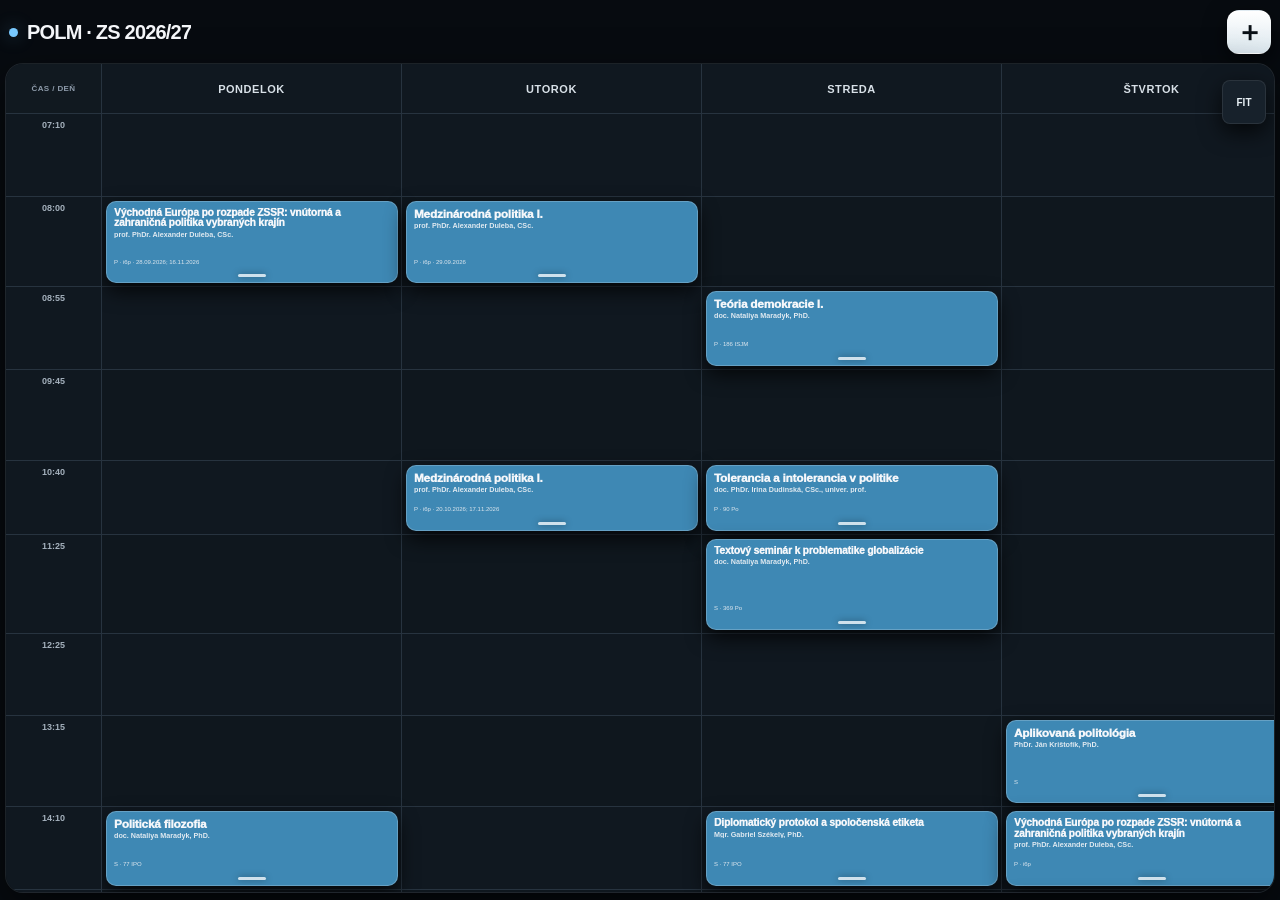
==== index.html @ 1a68485a "Move FIT into timetable viewport" ====
<!doctype html><html lang="sk"><head><meta charset="utf-8"><meta name="viewport" content="width=device-width, initial-scale=1.0, maximum-scale=10, user-scalable=yes, viewport-fit=cover"><meta name="theme-color" content="#080b10"><link rel="stylesheet" href="style.css?v=20260917-1"><link rel="stylesheet" href="ui-tweaks.css?v=20260917-1"></head><body><div class="app"><header class="top"><div class="brand"><i class="dot"></i><div class="title" id="title">POLM · ZS 2026/27</div></div><div class="topActions"><button class="add" id="add" aria-label="Pridať">＋</button></div></header><main class="board" id="board"><div class="fitDock"><button class="zoomBtn fitBtn" id="zoomFit" aria-label="Celý rozvrh">FIT</button></div><div class="grid" id="grid"></div></main></div><div class="modal" id="modal"><section class="sheet" id="sheet"><div class="grabhit" id="grab"><i class="grab"></i></div><div class="badge" id="badge">NOVÁ HODINA</div><h2 id="mt">Pridať hodinu</h2><div class="form"><div class="field full"><label>Predmet</label><input id="name" autocomplete="off"></div><div class="field"><label>Deň</label><select id="day"><option value="0">Pondelok</option><option value="1">Utorok</option><option value="2">Streda</option><option value="3">Štvrtok</option><option value="4">Piatok</option></select></div><div class="field"><label>Začiatok</label><select id="start"></select></div><div class="field"><label>Koniec</label><select id="end"></select></div><div class="field"><label>P/S</label><input id="format"></div><div class="field"><label>Miestnosť</label><input id="room"></div><div class="field full"><label>Vyučujúci</label><input id="teacher"></div><div class="field"><label>Dátumy</label><input id="date"></div><div class="field"><label>Farba</label><input id="color" type="color" value="#3e88b4" class="colorInput"></div><div class="field full"><label>Moja poznámka</label><textarea id="note"></textarea></div><div class="field full"><label>Osobné označenie</label><label class="check"><input type="checkbox" id="cancelled"> Túto hodinu tento týždeň nemám</label></div></div><div class="actions"><button class="cancel" id="cancel">Zrušiť</button><button class="copy" id="copy">Kopírovať</button><button class="delete" id="del">Vymazať</button><button class="save" id="save">Uložiť</button></div></section></div><div class="modal titleModal" id="tm"><section class="sheet" id="ts"><div class="grabhit" id="tgrab"><i class="grab"></i></div><div class="badge">NASTAVENIE</div><h2>Názov rozvrhu</h2><div class="form"><div class="field full"><label>Názov</label><input id="titleInput" autocomplete="off"></div></div><div class="actions"><button class="cancel" id="tcancel">Zrušiť</button><button class="save" id="tsave">Uložiť</button></div></section></div><script src="data.js?v=20260916-7"></script><script src="app.js?v=20260917-2"></script></body></html>
---- style.css ----
*{box-sizing:border-box}html,body{margin:0;width:100%;height:100%;background:#070b10;color:#f5f7fa;font:15px -apple-system,BlinkMacSystemFont,"SF Pro Display","Segoe UI",sans-serif}html{touch-action:auto}body{overflow:hidden;-webkit-tap-highlight-color:transparent;overscroll-behavior:none;touch-action:auto}.app{height:100dvh;padding:7px 5px calc(7px + env(safe-area-inset-bottom));display:flex;flex-direction:column;gap:6px}.top{height:50px;display:flex;align-items:center;justify-content:space-between;padding:0 4px;flex:none;min-width:0}.brand{display:flex;align-items:center;gap:9px;min-width:0;flex:1}.dot{width:9px;height:9px;border-radius:50%;background:#79caff;box-shadow:0 0 18px #79caff66;flex:none}.title{font-size:20px;font-weight:900;letter-spacing:-.04em;white-space:nowrap;overflow:hidden;text-overflow:ellipsis;cursor:pointer}.topActions{display:flex;align-items:center;gap:4px;flex:none}.zoomBtn{min-width:32px;width:32px;height:34px;border:1px solid #ffffff15;border-radius:8px;background:#17212b;color:#eaf2f7;font:800 14px -apple-system,BlinkMacSystemFont,"SF Pro Display","Segoe UI",sans-serif;padding:0}.zoomBtn:not(.fitBtn){display:none}.zoomBtn.fitBtn{width:44px;height:44px;font-size:10px}.add{width:44px;height:44px;border:1px solid #ffffff18;border-radius:12px;background:linear-gradient(#fff,#dce8ef);color:#0a1016;font-size:27px;font-weight:850;box-shadow:0 8px 22px #0009;flex:none}.board{flex:1;min-height:0;min-width:0;overflow:scroll;border:1px solid #ffffff12;border-radius:18px;background:#0b1117;box-shadow:0 18px 45px #0009;-webkit-overflow-scrolling:touch;overscroll-behavior:contain;touch-action:auto}.board::-webkit-scrollbar{display:none}.grid{position:relative;background:linear-gradient(180deg,#0f161d,#0b1117);touch-action:auto;user-select:none;-webkit-user-select:none}.corner,.time,.day,.cell{position:absolute}.corner{left:0;top:0;display:flex;align-items:center;justify-content:center;color:#8e9baa;font-size:8px;font-weight:900;letter-spacing:.05em;background:#111920;border-right:1px solid #27333f;border-bottom:1px solid #27333f;z-index:30}.time{left:0;display:flex;align-items:flex-start;justify-content:center;padding-top:11px;color:#a4b0bc;font-size:10px;font-weight:850;background:#101820;border-right:1px solid #27333f;border-bottom:1px solid #27333f;z-index:25}.day{top:0;display:flex;align-items:center;justify-content:center;color:#d8e0e7;font-size:10px;font-weight:900;letter-spacing:.05em;background:#101820;border-right:1px solid #27333f;border-bottom:1px solid #27333f;z-index:26}.cell{border-right:1px solid #27333f;border-bottom:1px solid #27333f;background:#101820;pointer-events:none}.cell.alt{background:#0f171e}.event{position:absolute;z-index:10;min-width:72px;min-height:0;padding:7px 8px 18px;border-radius:10px;border:1px solid #ffffff35;box-shadow:0 8px 20px #000b;overflow:hidden;user-select:none;-webkit-user-select:none;touch-action:auto;cursor:grab;will-change:left,top,height,background;transition:box-shadow .12s,outline .12s}.event.dragging,.event.resizing{touch-action:none;z-index:100;box-shadow:0 20px 40px #000d;transition:none}.mine{border-color:#ffffff35}.conflict{outline:3px solid #ff536d;box-shadow:0 0 0 5px #ff536d25,0 18px 42px #000d}.cancelled{filter:saturate(.45);opacity:.52}.cancelled:after{content:"";position:absolute;inset:7px;border-radius:7px;background:linear-gradient(135deg,transparent 47%,#ff5b6f 48%,#ff5b6f 52%,transparent 53%),linear-gradient(45deg,transparent 47%,#ff5b6f 48%,#ff5b6f 52%,transparent 53%);pointer-events:none}.content{height:100%;min-width:0;display:flex;flex-direction:column;gap:2px;overflow:hidden}.name{font-size:15.5px;font-weight:950;line-height:1.03;letter-spacing:-.024em;overflow-wrap:anywhere;word-break:break-word;display:block;-webkit-font-smoothing:antialiased;text-rendering:optimizeLegibility}.name.long{font-size:12.2px;line-height:1.01}.teacher{color:#e1eaf1;font-size:9.1px;font-weight:650;line-height:1.04;display:-webkit-box;-webkit-box-orient:vertical;-webkit-line-clamp:3;overflow:hidden;overflow-wrap:anywhere;word-break:break-word;-webkit-font-smoothing:antialiased}.info{margin-top:auto;color:#e0e8ef;font-size:7.4px;line-height:1.04;white-space:normal;overflow:hidden;text-overflow:ellipsis;max-height:17px;padding-right:3px;-webkit-font-smoothing:antialiased}.compact .name{font-size:13.2px}.compact .name.long{font-size:11.2px}.compact .teacher{font-size:8.3px;-webkit-line-clamp:2}.compact .info{font-size:6.9px}.cancelLabel{position:absolute;right:7px;top:5px;font-size:18px;font-weight:950;color:#ff7180}.conflictBadge{position:absolute;left:7px;bottom:24px;font-size:6.2px;font-weight:950;padding:3px 5px;border-radius:5px;background:#ff536d;color:#19070b}.moveZone{position:absolute;inset:0 0 18px 0;z-index:70;touch-action:auto}.hy{position:absolute;left:0;right:0;bottom:0;height:18px;z-index:100;touch-action:none;cursor:ns-resize;background:transparent}.hy i{position:absolute;left:50%;bottom:5px;width:28px;height:3px;border-radius:3px;background:#ffffffbf;transform:translateX(-50%);box-shadow:0 0 7px #0006}.modal{display:none;position:fixed;inset:0;background:#000c;align-items:flex-end;justify-content:center;z-index:300}.modal.open{display:flex}.sheet{width:100%;max-height:92dvh;overflow:auto;background:linear-gradient(#17212c,#0e151d);border:1px solid #ffffff16;border-bottom:0;border-radius:20px 20px 0 0;padding:0 16px calc(18px + env(safe-area-inset-bottom));box-shadow:0 -20px 70px #000d;transform:translateY(0);transition:transform .18s;overscroll-behavior:contain}.sheet.drag{transition:none}.grabhit{height:48px;margin:0 -16px;display:flex;align-items:center;justify-content:center;touch-action:none}.grab{width:46px;height:5px;border-radius:5px;background:#ffffff72}.badge{display:inline-block;padding:4px 7px;border-radius:7px;background:#ffffff10;color:#b9c9d8;font-size:8px;font-weight:900;margin:0 0 7px}.sheet h2{font-size:22px;margin:0 0 12px;letter-spacing:-.04em}.form{display:grid;grid-template-columns:1fr 1fr;gap:9px}.full{grid-column:1/-1}.field label{display:block;font-size:10px;font-weight:750;color:#8997a7;margin:0 0 5px}.field input,.field select,.field textarea{width:100%;min-height:46px;border:1px solid #ffffff15;border-radius:10px;background:#090e14;color:#f5f7fa;padding:10px;font:inherit;font-size:16px;outline:none}.field textarea{min-height:78px;resize:none}.colorInput{padding:5px!important;min-height:46px!important}.check{display:flex;align-items:center;gap:9px;min-height:46px;padding:10px 12px;border:1px solid #ffffff15;border-radius:10px;background:#090e14;color:#dfe8ef;font-weight:750}.check input{width:20px;height:20px;accent-color:#ff536d}.actions{display:grid;grid-template-columns:1fr 1fr;gap:8px;margin-top:14px}.actions button{min-height:48px;border:0;border-radius:10px;font-weight:900}.cancel{background:#252f3a;color:#fff}.delete{background:#5d2a36;color:#fff}.save{background:#eef5fa;color:#0d141a}.copy{background:#23465e;color:#fff}.titleModal{align-items:center;padding:14px}.titleModal .sheet{max-width:500px;border-radius:20px}@media(max-width:420px){.zoomBtn.fitBtn{width:38px;height:38px}.topActions{gap:3px}.title{font-size:18px}}@media(orientation:landscape) and (max-width:900px){.app{padding-top:28px;padding-left:calc(5px + env(safe-area-inset-left));padding-right:calc(5px + env(safe-area-inset-right))}.top{height:44px}.title{font-size:18px}.zoomBtn.fitBtn{height:34px;width:40px}}@media(min-width:701px){.day{font-size:11px}.time,.corner{font-size:10px}.event{font-size:13px}.name{font-size:15px}.teacher{font-size:9.5px}.info{font-size:8px}}
---- ui-tweaks.css ----
/* UI refinement layer: typography, FIT access, and empty-cell affordance. */
.board{position:relative;background:linear-gradient(180deg,#0f161d,#0b1117)}
.fitDock{position:sticky;top:8px;z-index:240;height:0;width:100%;display:flex;justify-content:flex-end;padding-right:8px;pointer-events:none}
.fitDock .fitBtn{pointer-events:auto;position:relative;transform:translateY(8px);box-shadow:0 8px 22px #000b}
.time{font-size:9px;line-height:1;padding-top:7px;font-weight:850;white-space:nowrap}
.corner{font-size:8px;line-height:1}
.event{padding:6px 7px 17px}
.name{font-size:14px;line-height:1.05;letter-spacing:-.018em;overflow-wrap:normal;word-break:normal;text-wrap:pretty}
.name.long{font-size:11.2px;line-height:1.03}
.teacher{font-size:7.9px;line-height:1.08;-webkit-line-clamp:2;overflow-wrap:anywhere;word-break:break-word}
.info{font-size:6.4px;line-height:1.05;max-height:14px;white-space:normal;overflow-wrap:anywhere}
.compact .name{font-size:11.8px;line-height:1.03}
.compact .name.long{font-size:10.3px;line-height:1.02}
.compact .teacher{font-size:7.2px;-webkit-line-clamp:2}
.compact .info{font-size:6px;max-height:13px}
.cell{pointer-events:auto;cursor:pointer}
@media(max-width:420px){.fitDock{padding-right:6px}.fitDock .fitBtn{width:38px;height:38px;font-size:10px}.time{font-size:8.5px;padding-top:6px}}
@media(orientation:landscape) and (max-width:900px){.fitDock{top:8px}.fitDock .fitBtn{width:40px;height:34px}}
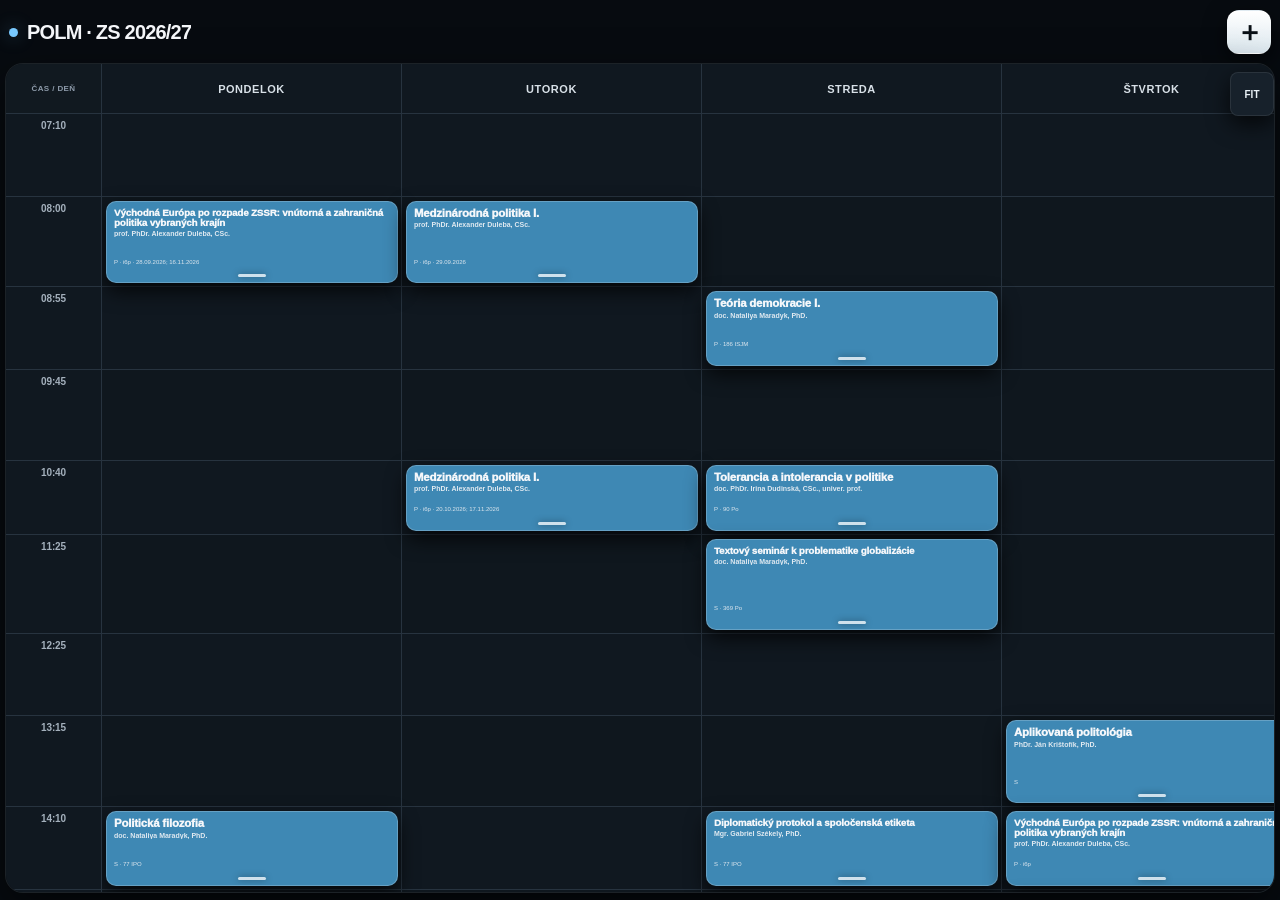
==== commit 9025df69: "Refresh mobile UI assets" ====
--- a/index.html
+++ b/index.html
@@ -1 +1 @@
-<!doctype html><html lang="sk"><head><meta charset="utf-8"><meta name="viewport" content="width=device-width, initial-scale=1.0, maximum-scale=10, user-scalable=yes, viewport-fit=cover"><meta name="theme-color" content="#080b10"><link rel="stylesheet" href="style.css?v=20260917-1"><link rel="stylesheet" href="ui-tweaks.css?v=20260917-1"></head><body><div class="app"><header class="top"><div class="brand"><i class="dot"></i><div class="title" id="title">POLM · ZS 2026/27</div></div><div class="topActions"><button class="add" id="add" aria-label="Pridať">＋</button></div></header><main class="board" id="board"><div class="fitDock"><button class="zoomBtn fitBtn" id="zoomFit" aria-label="Celý rozvrh">FIT</button></div><div class="grid" id="grid"></div></main></div><div class="modal" id="modal"><section class="sheet" id="sheet"><div class="grabhit" id="grab"><i class="grab"></i></div><div class="badge" id="badge">NOVÁ HODINA</div><h2 id="mt">Pridať hodinu</h2><div class="form"><div class="field full"><label>Predmet</label><input id="name" autocomplete="off"></div><div class="field"><label>Deň</label><select id="day"><option value="0">Pondelok</option><option value="1">Utorok</option><option value="2">Streda</option><option value="3">Štvrtok</option><option value="4">Piatok</option></select></div><div class="field"><label>Začiatok</label><select id="start"></select></div><div class="field"><label>Koniec</label><select id="end"></select></div><div class="field"><label>P/S</label><input id="format"></div><div class="field"><label>Miestnosť</label><input id="room"></div><div class="field full"><label>Vyučujúci</label><input id="teacher"></div><div class="field"><label>Dátumy</label><input id="date"></div><div class="field"><label>Farba</label><input id="color" type="color" value="#3e88b4" class="colorInput"></div><div class="field full"><label>Moja poznámka</label><textarea id="note"></textarea></div><div class="field full"><label>Osobné označenie</label><label class="check"><input type="checkbox" id="cancelled"> Túto hodinu tento týždeň nemám</label></div></div><div class="actions"><button class="cancel" id="cancel">Zrušiť</button><button class="copy" id="copy">Kopírovať</button><button class="delete" id="del">Vymazať</button><button class="save" id="save">Uložiť</button></div></section></div><div class="modal titleModal" id="tm"><section class="sheet" id="ts"><div class="grabhit" id="tgrab"><i class="grab"></i></div><div class="badge">NASTAVENIE</div><h2>Názov rozvrhu</h2><div class="form"><div class="field full"><label>Názov</label><input id="titleInput" autocomplete="off"></div></div><div class="actions"><button class="cancel" id="tcancel">Zrušiť</button><button class="save" id="tsave">Uložiť</button></div></section></div><script src="data.js?v=20260916-7"></script><script src="app.js?v=20260917-2"></script></body></html>+<!doctype html><html lang="sk"><head><meta charset="utf-8"><meta name="viewport" content="width=device-width, initial-scale=1.0, maximum-scale=10, user-scalable=yes, viewport-fit=cover"><meta name="theme-color" content="#080b10"><link rel="stylesheet" href="style.css?v=20260917-1"><link rel="stylesheet" href="ui-tweaks.css?v=20260917-2"></head><body><div class="app"><header class="top"><div class="brand"><i class="dot"></i><div class="title" id="title">POLM · ZS 2026/27</div></div><div class="topActions"><button class="add" id="add" aria-label="Pridať">＋</button></div></header><main class="board" id="board"><div class="fitDock"><button class="zoomBtn fitBtn" id="zoomFit" aria-label="Celý rozvrh">FIT</button></div><div class="grid" id="grid"></div></main></div><div class="modal" id="modal"><section class="sheet" id="sheet"><div class="grabhit" id="grab"><i class="grab"></i></div><div class="badge" id="badge">NOVÁ HODINA</div><h2 id="mt">Pridať hodinu</h2><div class="form"><div class="field full"><label>Predmet</label><input id="name" autocomplete="off"></div><div class="field"><label>Deň</label><select id="day"><option value="0">Pondelok</option><option value="1">Utorok</option><option value="2">Streda</option><option value="3">Štvrtok</option><option value="4">Piatok</option></select></div><div class="field"><label>Začiatok</label><select id="start"></select></div><div class="field"><label>Koniec</label><select id="end"></select></div><div class="field"><label>P/S</label><input id="format"></div><div class="field"><label>Miestnosť</label><input id="room"></div><div class="field full"><label>Vyučujúci</label><input id="teacher"></div><div class="field"><label>Dátumy</label><input id="date"></div><div class="field"><label>Farba</label><input id="color" type="color" value="#3e88b4" class="colorInput"></div><div class="field full"><label>Moja poznámka</label><textarea id="note"></textarea></div><div class="field full"><label>Osobné označenie</label><label class="check"><input type="checkbox" id="cancelled"> Túto hodinu tento týždeň nemám</label></div></div><div class="actions"><button class="cancel" id="cancel">Zrušiť</button><button class="copy" id="copy">Kopírovať</button><button class="delete" id="del">Vymazať</button><button class="save" id="save">Uložiť</button></div></section></div><div class="modal titleModal" id="tm"><section class="sheet" id="ts"><div class="grabhit" id="tgrab"><i class="grab"></i></div><div class="badge">NASTAVENIE</div><h2>Názov rozvrhu</h2><div class="form"><div class="field full"><label>Názov</label><input id="titleInput" autocomplete="off"></div></div><div class="actions"><button class="cancel" id="tcancel">Zrušiť</button><button class="save" id="tsave">Uložiť</button></div></section></div><script src="data.js?v=20260916-7"></script><script src="app.js?v=20260917-3"></script></body></html>
--- a/ui-tweaks.css
+++ b/ui-tweaks.css
@@ -1,18 +1,18 @@
-/* UI refinement layer: typography, FIT access, and empty-cell affordance. */
-.board{position:relative;background:linear-gradient(180deg,#0f161d,#0b1117)}
-.fitDock{position:sticky;top:8px;z-index:240;height:0;width:100%;display:flex;justify-content:flex-end;padding-right:8px;pointer-events:none}
-.fitDock .fitBtn{pointer-events:auto;position:relative;transform:translateY(8px);box-shadow:0 8px 22px #000b}
-.time{font-size:9px;line-height:1;padding-top:7px;font-weight:850;white-space:nowrap}
+/* Mobile-first timetable refinement. */
+.board{position:relative;background:#0b1117}
+.fitDock{position:sticky;top:8px;right:auto;z-index:240;width:44px;height:44px;margin-left:auto;margin-bottom:-44px;display:flex;align-items:flex-start;justify-content:flex-end;pointer-events:none}
+.fitDock .fitBtn{pointer-events:auto;position:relative;transform:none;box-shadow:0 8px 22px #000b}
+.time{font-size:10px;line-height:1;padding-top:7px;font-weight:850;white-space:nowrap;letter-spacing:-.01em}
 .corner{font-size:8px;line-height:1}
 .event{padding:6px 7px 17px}
-.name{font-size:14px;line-height:1.05;letter-spacing:-.018em;overflow-wrap:normal;word-break:normal;text-wrap:pretty}
-.name.long{font-size:11.2px;line-height:1.03}
-.teacher{font-size:7.9px;line-height:1.08;-webkit-line-clamp:2;overflow-wrap:anywhere;word-break:break-word}
-.info{font-size:6.4px;line-height:1.05;max-height:14px;white-space:normal;overflow-wrap:anywhere}
-.compact .name{font-size:11.8px;line-height:1.03}
-.compact .name.long{font-size:10.3px;line-height:1.02}
-.compact .teacher{font-size:7.2px;-webkit-line-clamp:2}
+.name{font-size:12.4px;line-height:1.04;letter-spacing:-.015em;overflow-wrap:break-word;word-break:normal;text-wrap:pretty}
+.name.long{font-size:10.2px;line-height:1.04}
+.teacher{font-size:7.3px;line-height:1.08;-webkit-line-clamp:2;overflow-wrap:break-word;word-break:normal}
+.info{font-size:6.3px;line-height:1.05;max-height:14px;white-space:normal;overflow-wrap:break-word;word-break:normal}
+.compact .name{font-size:11.4px;line-height:1.03}
+.compact .name.long{font-size:9.8px;line-height:1.03}
+.compact .teacher{font-size:7px;-webkit-line-clamp:2}
 .compact .info{font-size:6px;max-height:13px}
 .cell{pointer-events:auto;cursor:pointer}
-@media(max-width:420px){.fitDock{padding-right:6px}.fitDock .fitBtn{width:38px;height:38px;font-size:10px}.time{font-size:8.5px;padding-top:6px}}
-@media(orientation:landscape) and (max-width:900px){.fitDock{top:8px}.fitDock .fitBtn{width:40px;height:34px}}
+@media(max-width:420px){.fitDock{top:7px;width:38px;height:38px;margin-bottom:-38px}.fitDock .fitBtn{width:38px;height:38px;font-size:10px}.time{font-size:10px;padding-top:6px}}
+@media(orientation:landscape) and (max-width:900px){.fitDock{top:7px;width:40px;height:34px;margin-bottom:-34px}.fitDock .fitBtn{width:40px;height:34px}}
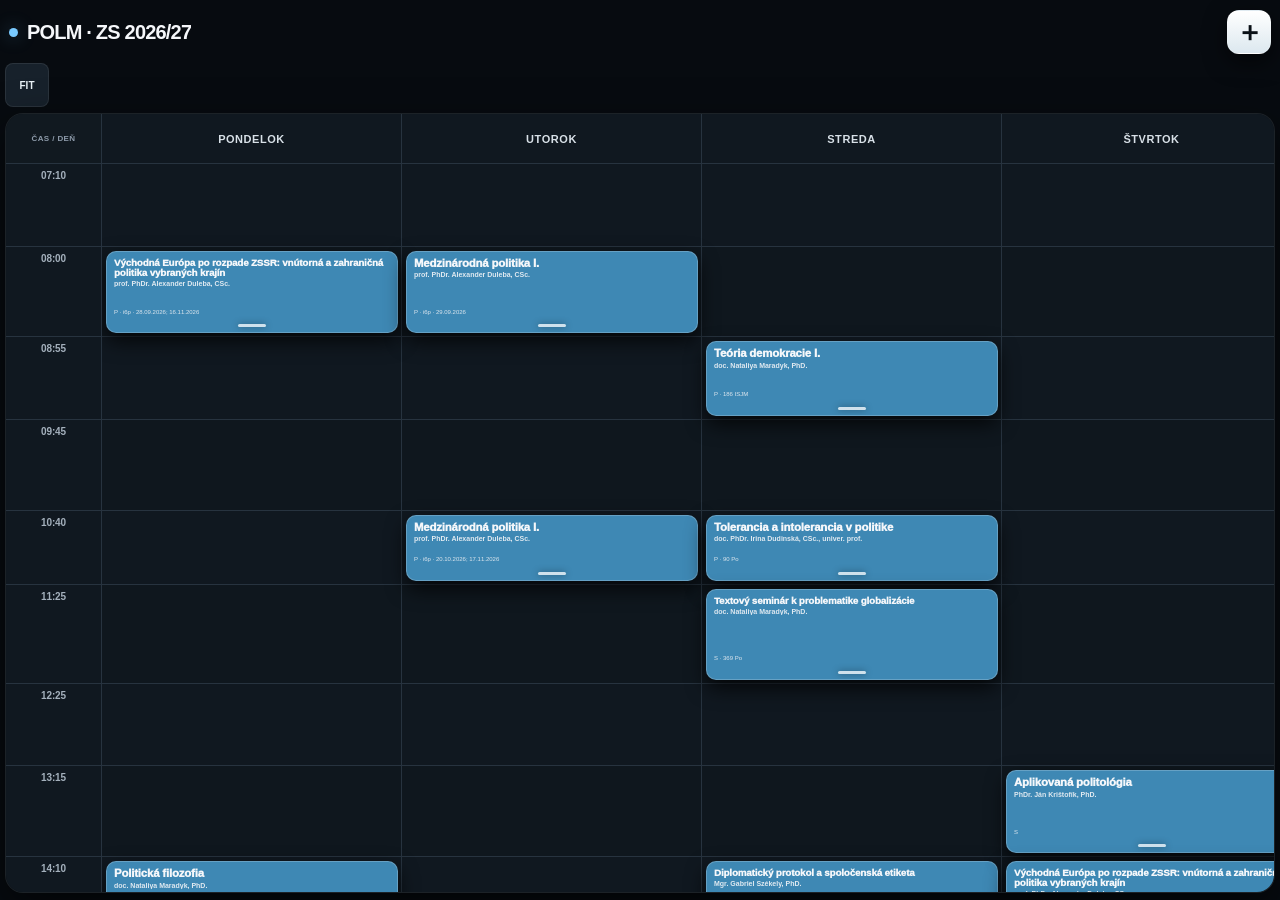
==== commit 38d278bc: "Stabilizovať FIT a каркас таблицы" ====
--- a/index.html
+++ b/index.html
@@ -1 +1 @@
-<!doctype html><html lang="sk"><head><meta charset="utf-8"><meta name="viewport" content="width=device-width, initial-scale=1.0, maximum-scale=10, user-scalable=yes, viewport-fit=cover"><meta name="theme-color" content="#080b10"><link rel="stylesheet" href="style.css?v=20260917-1"><link rel="stylesheet" href="ui-tweaks.css?v=20260917-2"></head><body><div class="app"><header class="top"><div class="brand"><i class="dot"></i><div class="title" id="title">POLM · ZS 2026/27</div></div><div class="topActions"><button class="add" id="add" aria-label="Pridať">＋</button></div></header><main class="board" id="board"><div class="fitDock"><button class="zoomBtn fitBtn" id="zoomFit" aria-label="Celý rozvrh">FIT</button></div><div class="grid" id="grid"></div></main></div><div class="modal" id="modal"><section class="sheet" id="sheet"><div class="grabhit" id="grab"><i class="grab"></i></div><div class="badge" id="badge">NOVÁ HODINA</div><h2 id="mt">Pridať hodinu</h2><div class="form"><div class="field full"><label>Predmet</label><input id="name" autocomplete="off"></div><div class="field"><label>Deň</label><select id="day"><option value="0">Pondelok</option><option value="1">Utorok</option><option value="2">Streda</option><option value="3">Štvrtok</option><option value="4">Piatok</option></select></div><div class="field"><label>Začiatok</label><select id="start"></select></div><div class="field"><label>Koniec</label><select id="end"></select></div><div class="field"><label>P/S</label><input id="format"></div><div class="field"><label>Miestnosť</label><input id="room"></div><div class="field full"><label>Vyučujúci</label><input id="teacher"></div><div class="field"><label>Dátumy</label><input id="date"></div><div class="field"><label>Farba</label><input id="color" type="color" value="#3e88b4" class="colorInput"></div><div class="field full"><label>Moja poznámka</label><textarea id="note"></textarea></div><div class="field full"><label>Osobné označenie</label><label class="check"><input type="checkbox" id="cancelled"> Túto hodinu tento týždeň nemám</label></div></div><div class="actions"><button class="cancel" id="cancel">Zrušiť</button><button class="copy" id="copy">Kopírovať</button><button class="delete" id="del">Vymazať</button><button class="save" id="save">Uložiť</button></div></section></div><div class="modal titleModal" id="tm"><section class="sheet" id="ts"><div class="grabhit" id="tgrab"><i class="grab"></i></div><div class="badge">NASTAVENIE</div><h2>Názov rozvrhu</h2><div class="form"><div class="field full"><label>Názov</label><input id="titleInput" autocomplete="off"></div></div><div class="actions"><button class="cancel" id="tcancel">Zrušiť</button><button class="save" id="tsave">Uložiť</button></div></section></div><script src="data.js?v=20260916-7"></script><script src="app.js?v=20260917-3"></script></body></html>+<!doctype html><html lang="sk"><head><meta charset="utf-8"><meta name="viewport" content="width=device-width, initial-scale=1.0, maximum-scale=10, user-scalable=yes, viewport-fit=cover"><meta name="theme-color" content="#080b10"><link rel="stylesheet" href="style.css?v=20260917-1"><link rel="stylesheet" href="ui-tweaks.css?v=20260917-3"></head><body><div class="app"><header class="top"><div class="brand"><i class="dot"></i><div class="title" id="title">POLM · ZS 2026/27</div></div><div class="topActions"><button class="add" id="add" aria-label="Pridať">＋</button></div></header><button class="zoomBtn fitBtn" id="zoomFit" aria-label="Celý rozvrh">FIT</button><main class="board" id="board"><div class="gridStage" id="gridStage"><div class="grid" id="grid"></div></div></main></div><div class="modal" id="modal"><section class="sheet" id="sheet"><div class="grabhit" id="grab"><i class="grab"></i></div><div class="badge" id="badge">NOVÁ HODINA</div><h2 id="mt">Pridať hodinu</h2><div class="form"><div class="field full"><label>Predmet</label><input id="name" autocomplete="off"></div><div class="field"><label>Deň</label><select id="day"><option value="0">Pondelok</option><option value="1">Utorok</option><option value="2">Streda</option><option value="3">Štvrtok</option><option value="4">Piatok</option></select></div><div class="field"><label>Začiatok</label><select id="start"></select></div><div class="field"><label>Koniec</label><select id="end"></select></div><div class="field"><label>P/S</label><input id="format"></div><div class="field"><label>Miestnosť</label><input id="room"></div><div class="field full"><label>Vyučujúci</label><input id="teacher"></div><div class="field"><label>Dátumy</label><input id="date"></div><div class="field"><label>Farba</label><input id="color" type="color" value="#3e88b4" class="colorInput"></div><div class="field full"><label>Moja poznámka</label><textarea id="note"></textarea></div><div class="field full"><label>Osobné označenie</label><label class="check"><input type="checkbox" id="cancelled"> Túto hodinu tento týždeň nemám</label></div></div><div class="actions"><button class="cancel" id="cancel">Zrušiť</button><button class="copy" id="copy">Kopírovať</button><button class="delete" id="del">Vymazať</button><button class="save" id="save">Uložiť</button></div></section></div><div class="modal titleModal" id="tm"><section class="sheet" id="ts"><div class="grabhit" id="tgrab"><i class="grab"></i></div><div class="badge">NASTAVENIE</div><h2>Názov rozvrhu</h2><div class="form"><div class="field full"><label>Názov</label><input id="titleInput" autocomplete="off"></div></div><div class="actions"><button class="cancel" id="tcancel">Zrušiť</button><button class="save" id="tsave">Uložiť</button></div></section></div><script src="data.js?v=20260916-7"></script><script src="app.js?v=20260917-4"></script></body></html>
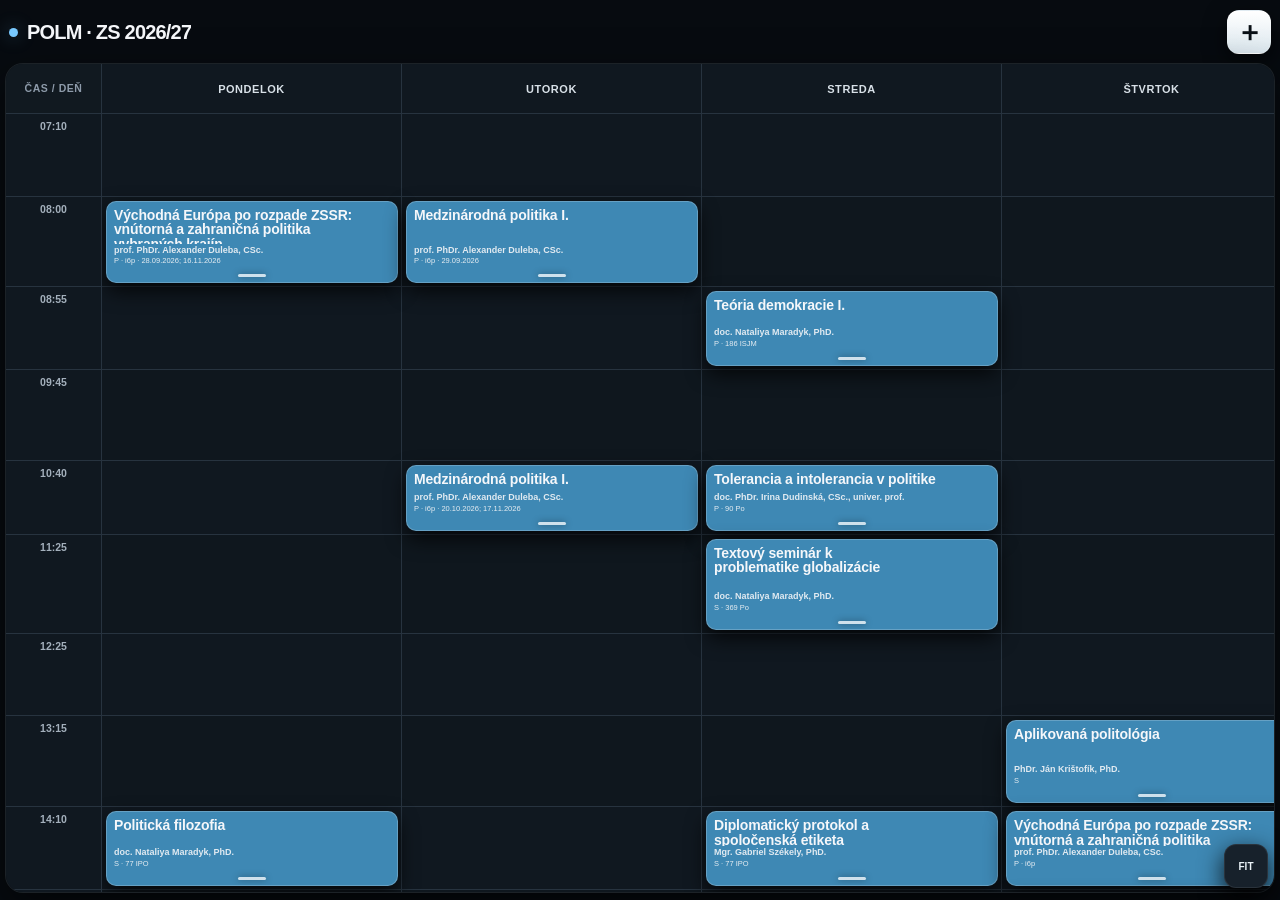
==== commit 32379193: "Stabilizovať FIT v hlavičke" ====
--- a/index.html
+++ b/index.html
@@ -1 +1 @@
-<!doctype html><html lang="sk"><head><meta charset="utf-8"><meta name="viewport" content="width=device-width, initial-scale=1.0, maximum-scale=10, user-scalable=yes, viewport-fit=cover"><meta name="theme-color" content="#080b10"><link rel="stylesheet" href="style.css?v=20260917-1"><link rel="stylesheet" href="ui-tweaks.css?v=20260917-3"></head><body><div class="app"><header class="top"><div class="brand"><i class="dot"></i><div class="title" id="title">POLM · ZS 2026/27</div></div><div class="topActions"><button class="add" id="add" aria-label="Pridať">＋</button></div></header><button class="zoomBtn fitBtn" id="zoomFit" aria-label="Celý rozvrh">FIT</button><main class="board" id="board"><div class="gridStage" id="gridStage"><div class="grid" id="grid"></div></div></main></div><div class="modal" id="modal"><section class="sheet" id="sheet"><div class="grabhit" id="grab"><i class="grab"></i></div><div class="badge" id="badge">NOVÁ HODINA</div><h2 id="mt">Pridať hodinu</h2><div class="form"><div class="field full"><label>Predmet</label><input id="name" autocomplete="off"></div><div class="field"><label>Deň</label><select id="day"><option value="0">Pondelok</option><option value="1">Utorok</option><option value="2">Streda</option><option value="3">Štvrtok</option><option value="4">Piatok</option></select></div><div class="field"><label>Začiatok</label><select id="start"></select></div><div class="field"><label>Koniec</label><select id="end"></select></div><div class="field"><label>P/S</label><input id="format"></div><div class="field"><label>Miestnosť</label><input id="room"></div><div class="field full"><label>Vyučujúci</label><input id="teacher"></div><div class="field"><label>Dátumy</label><input id="date"></div><div class="field"><label>Farba</label><input id="color" type="color" value="#3e88b4" class="colorInput"></div><div class="field full"><label>Moja poznámka</label><textarea id="note"></textarea></div><div class="field full"><label>Osobné označenie</label><label class="check"><input type="checkbox" id="cancelled"> Túto hodinu tento týždeň nemám</label></div></div><div class="actions"><button class="cancel" id="cancel">Zrušiť</button><button class="copy" id="copy">Kopírovať</button><button class="delete" id="del">Vymazať</button><button class="save" id="save">Uložiť</button></div></section></div><div class="modal titleModal" id="tm"><section class="sheet" id="ts"><div class="grabhit" id="tgrab"><i class="grab"></i></div><div class="badge">NASTAVENIE</div><h2>Názov rozvrhu</h2><div class="form"><div class="field full"><label>Názov</label><input id="titleInput" autocomplete="off"></div></div><div class="actions"><button class="cancel" id="tcancel">Zrušiť</button><button class="save" id="tsave">Uložiť</button></div></section></div><script src="data.js?v=20260916-7"></script><script src="app.js?v=20260917-4"></script></body></html>+<!doctype html><html lang="sk"><head><meta charset="utf-8"><meta name="viewport" content="width=device-width, initial-scale=1.0, maximum-scale=10, user-scalable=yes, viewport-fit=cover"><meta name="theme-color" content="#080b10"><link rel="stylesheet" href="style.css?v=20260917-1"><link rel="stylesheet" href="ui-tweaks.css?v=20260917-4"></head><body><div class="app"><header class="top"><div class="brand"><i class="dot"></i><div class="title" id="title">POLM · ZS 2026/27</div></div><div class="topActions"><button class="zoomBtn fitBtn" id="zoomFit" aria-label="Celý rozvrh">FIT</button><button class="add" id="add" aria-label="Pridať">＋</button></div></header><main class="board" id="board"><div class="gridStage" id="gridStage"><div class="grid" id="grid"></div></div></main></div><div class="modal" id="modal"><section class="sheet" id="sheet"><div class="grabhit" id="grab"><i class="grab"></i></div><div class="badge" id="badge">NOVÁ HODINA</div><h2 id="mt">Pridať hodinu</h2><div class="form"><div class="field full"><label>Predmet</label><input id="name" autocomplete="off"></div><div class="field"><label>Deň</label><select id="day"><option value="0">Pondelok</option><option value="1">Utorok</option><option value="2">Streda</option><option value="3">Štvrtok</option><option value="4">Piatok</option></select></div><div class="field"><label>Začiatok</label><select id="start"></select></div><div class="field"><label>Koniec</label><select id="end"></select></div><div class="field"><label>P/S</label><input id="format"></div><div class="field"><label>Miestnosť</label><input id="room"></div><div class="field full"><label>Vyučujúci</label><input id="teacher"></div><div class="field"><label>Dátumy</label><input id="date"></div><div class="field"><label>Farba</label><input id="color" type="color" value="#3e88b4" class="colorInput"></div><div class="field full"><label>Moja poznámka</label><textarea id="note"></textarea></div><div class="field full"><label>Osobné označenie</label><label class="check"><input type="checkbox" id="cancelled"> Túto hodinu tento týždeň nemám</label></div></div><div class="actions"><button class="cancel" id="cancel">Zrušiť</button><button class="copy" id="copy">Kopírovať</button><button class="delete" id="del">Vymazať</button><button class="save" id="save">Uložiť</button></div></section></div><div class="modal titleModal" id="tm"><section class="sheet" id="ts"><div class="grabhit" id="tgrab"><i class="grab"></i></div><div class="badge">NASTAVENIE</div><h2>Názov rozvrhu</h2><div class="form"><div class="field full"><label>Názov</label><input id="titleInput" autocomplete="off"></div></div><div class="actions"><button class="cancel" id="tcancel">Zrušiť</button><button class="save" id="tsave">Uložiť</button></div></section></div><script src="data.js?v=20260916-7"></script><script src="app.js?v=20260917-5"></script></body></html>
--- a/ui-tweaks.css
+++ b/ui-tweaks.css
@@ -1,18 +1,21 @@
-/* Mobile-first timetable refinement. */
+/* Mobile-first timetable refinement: one typography system, stable FIT, reliable touch drag. */
 .board{position:relative;background:#0b1117}
-.fitDock{position:sticky;top:8px;right:auto;z-index:240;width:44px;height:44px;margin-left:auto;margin-bottom:-44px;display:flex;align-items:flex-start;justify-content:flex-end;pointer-events:none}
-.fitDock .fitBtn{pointer-events:auto;position:relative;transform:none;box-shadow:0 8px 22px #000b}
-.time{font-size:10px;line-height:1;padding-top:7px;font-weight:850;white-space:nowrap;letter-spacing:-.01em}
-.corner{font-size:8px;line-height:1}
-.event{padding:6px 7px 17px}
-.name{font-size:12.4px;line-height:1.04;letter-spacing:-.015em;overflow-wrap:break-word;word-break:normal;text-wrap:pretty}
-.name.long{font-size:10.2px;line-height:1.04}
-.teacher{font-size:7.3px;line-height:1.08;-webkit-line-clamp:2;overflow-wrap:break-word;word-break:normal}
-.info{font-size:6.3px;line-height:1.05;max-height:14px;white-space:normal;overflow-wrap:break-word;word-break:normal}
-.compact .name{font-size:11.4px;line-height:1.03}
-.compact .name.long{font-size:9.8px;line-height:1.03}
-.compact .teacher{font-size:7px;-webkit-line-clamp:2}
-.compact .info{font-size:6px;max-height:13px}
+.gridStage{position:relative;transform:none;flex:none}
+.fitBtn{position:fixed;right:12px;bottom:calc(12px + env(safe-area-inset-bottom));z-index:260;width:44px!important;height:44px!important;font-size:10px!important;border-radius:12px!important;box-shadow:0 8px 24px #000d;touch-action:manipulation}
+.time{font-size:10.5px;line-height:1;padding-top:7px;font-weight:850;white-space:nowrap}
+.corner{font-size:9px;line-height:1}
+.day{font-size:10.5px}
+.event{padding:6px 7px 17px;touch-action:auto}
+.event.dragging,.event.resizing{touch-action:none}
+.content{display:grid;grid-template-rows:minmax(0,1fr) auto auto;gap:2px;height:100%;min-width:0;overflow:hidden}
+.name{font-size:12.3px!important;line-height:1.04!important;letter-spacing:-.012em!important;font-weight:900!important;overflow-wrap:normal!important;word-break:normal!important;display:block;overflow:hidden;text-wrap:pretty}
+.teacher{font-size:8px!important;line-height:1.08!important;font-weight:650;display:-webkit-box;-webkit-box-orient:vertical;-webkit-line-clamp:2;overflow:hidden;overflow-wrap:normal;word-break:normal}
+.info{font-size:6.9px!important;line-height:1.06!important;min-height:8px;max-height:15px;margin-top:0;color:#e6edf2;white-space:normal;overflow:hidden;overflow-wrap:normal;word-break:normal}
+.compact .name{font-size:12.3px!important;line-height:1.03!important}
+.compact .teacher{font-size:7.8px!important;-webkit-line-clamp:2}
+.compact .info{font-size:6.7px!important;max-height:14px}
 .cell{pointer-events:auto;cursor:pointer}
-@media(max-width:420px){.fitDock{top:7px;width:38px;height:38px;margin-bottom:-38px}.fitDock .fitBtn{width:38px;height:38px;font-size:10px}.time{font-size:10px;padding-top:6px}}
-@media(orientation:landscape) and (max-width:900px){.fitDock{top:7px;width:40px;height:34px;margin-bottom:-34px}.fitDock .fitBtn{width:40px;height:34px}}
+@media(max-width:420px){.fitBtn{right:9px;bottom:calc(10px + env(safe-area-inset-bottom));width:40px!important;height:40px!important;font-size:9px!important}.time{font-size:10px;padding-top:7px}.corner{font-size:8.7px}.day{font-size:10px}}
+@media(orientation:landscape) and (max-width:900px){.fitBtn{right:calc(10px + env(safe-area-inset-right));bottom:calc(10px + env(safe-area-inset-bottom));width:40px!important;height:36px!important}}
+@media(min-width:701px){.name{font-size:14px!important}.teacher{font-size:9px!important}.info{font-size:7.5px!important}.time,.corner{font-size:10.5px}.day{font-size:11px}}
+.modal{z-index:500}
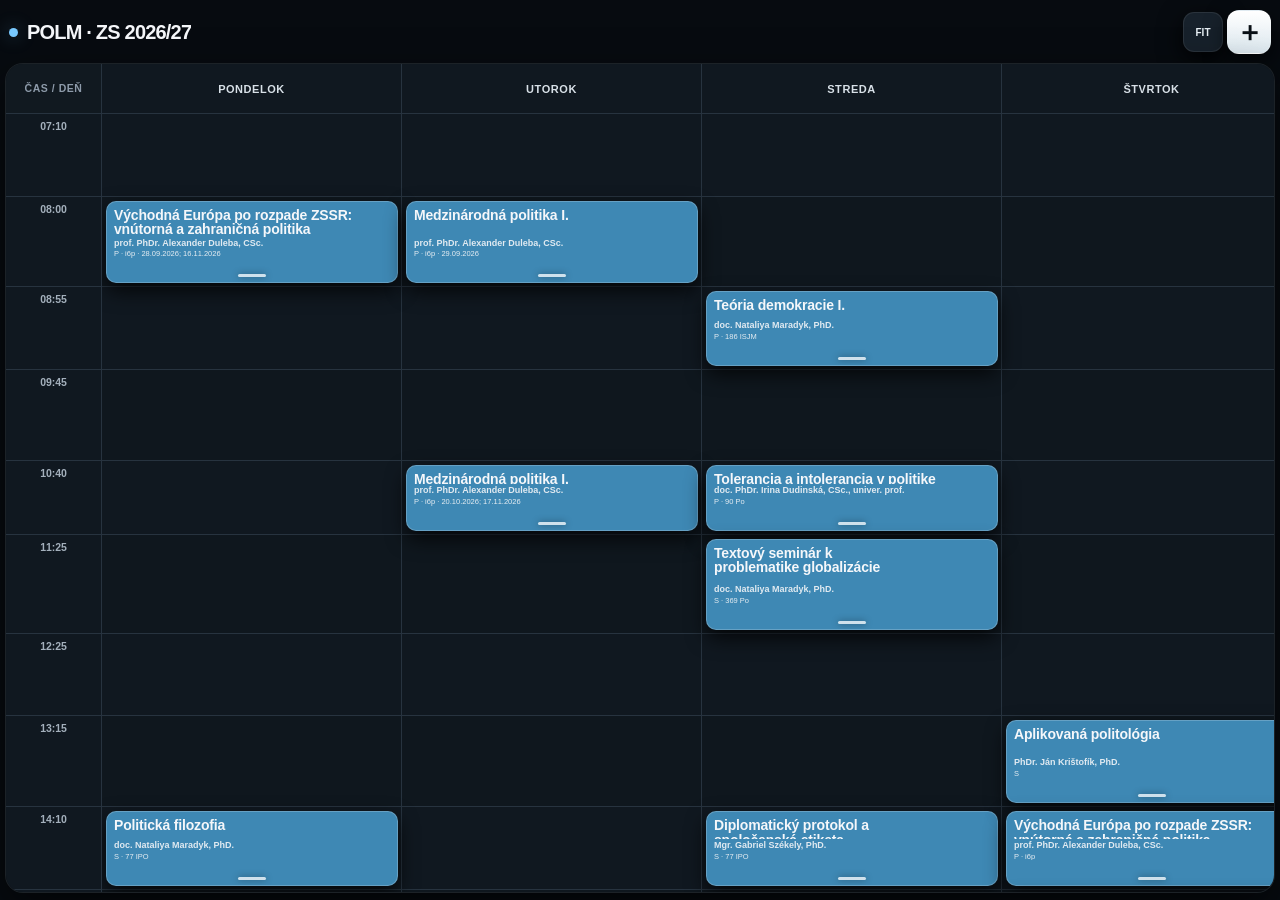
==== commit eb8f32f6: "Load mobile fixes for notes and touch behavior" ====
--- a/index.html
+++ b/index.html
@@ -1 +1 @@
-<!doctype html><html lang="sk"><head><meta charset="utf-8"><meta name="viewport" content="width=device-width, initial-scale=1.0, maximum-scale=10, user-scalable=yes, viewport-fit=cover"><meta name="theme-color" content="#080b10"><link rel="stylesheet" href="style.css?v=20260917-1"><link rel="stylesheet" href="ui-tweaks.css?v=20260917-4"></head><body><div class="app"><header class="top"><div class="brand"><i class="dot"></i><div class="title" id="title">POLM · ZS 2026/27</div></div><div class="topActions"><button class="zoomBtn fitBtn" id="zoomFit" aria-label="Celý rozvrh">FIT</button><button class="add" id="add" aria-label="Pridať">＋</button></div></header><main class="board" id="board"><div class="gridStage" id="gridStage"><div class="grid" id="grid"></div></div></main></div><div class="modal" id="modal"><section class="sheet" id="sheet"><div class="grabhit" id="grab"><i class="grab"></i></div><div class="badge" id="badge">NOVÁ HODINA</div><h2 id="mt">Pridať hodinu</h2><div class="form"><div class="field full"><label>Predmet</label><input id="name" autocomplete="off"></div><div class="field"><label>Deň</label><select id="day"><option value="0">Pondelok</option><option value="1">Utorok</option><option value="2">Streda</option><option value="3">Štvrtok</option><option value="4">Piatok</option></select></div><div class="field"><label>Začiatok</label><select id="start"></select></div><div class="field"><label>Koniec</label><select id="end"></select></div><div class="field"><label>P/S</label><input id="format"></div><div class="field"><label>Miestnosť</label><input id="room"></div><div class="field full"><label>Vyučujúci</label><input id="teacher"></div><div class="field"><label>Dátumy</label><input id="date"></div><div class="field"><label>Farba</label><input id="color" type="color" value="#3e88b4" class="colorInput"></div><div class="field full"><label>Moja poznámka</label><textarea id="note"></textarea></div><div class="field full"><label>Osobné označenie</label><label class="check"><input type="checkbox" id="cancelled"> Túto hodinu tento týždeň nemám</label></div></div><div class="actions"><button class="cancel" id="cancel">Zrušiť</button><button class="copy" id="copy">Kopírovať</button><button class="delete" id="del">Vymazať</button><button class="save" id="save">Uložiť</button></div></section></div><div class="modal titleModal" id="tm"><section class="sheet" id="ts"><div class="grabhit" id="tgrab"><i class="grab"></i></div><div class="badge">NASTAVENIE</div><h2>Názov rozvrhu</h2><div class="form"><div class="field full"><label>Názov</label><input id="titleInput" autocomplete="off"></div></div><div class="actions"><button class="cancel" id="tcancel">Zrušiť</button><button class="save" id="tsave">Uložiť</button></div></section></div><script src="data.js?v=20260916-7"></script><script src="app.js?v=20260917-5"></script></body></html>
+<!doctype html><html lang="sk"><head><meta charset="utf-8"><meta name="viewport" content="width=device-width, initial-scale=1.0, maximum-scale=10, user-scalable=yes, viewport-fit=cover"><meta name="theme-color" content="#080b10"><link rel="stylesheet" href="style.css?v=20260917-1"><link rel="stylesheet" href="ui-tweaks.css?v=20260917-5"></head><body><div class="app"><header class="top"><div class="brand"><i class="dot"></i><div class="title" id="title">POLM · ZS 2026/27</div></div><div class="topActions"><button class="zoomBtn fitBtn" id="zoomFit" aria-label="Celý rozvrh">FIT</button><button class="add" id="add" aria-label="Pridať">＋</button></div></header><main class="board" id="board"><div class="gridStage" id="gridStage"><div class="grid" id="grid"></div></div></main></div><div class="modal" id="modal"><section class="sheet" id="sheet"><div class="grabhit" id="grab"><i class="grab"></i></div><div class="badge" id="badge">NOVÁ HODINA</div><h2 id="mt">Pridať hodinu</h2><div class="form"><div class="field full"><label>Predmet</label><input id="name" autocomplete="off"></div><div class="field"><label>Deň</label><select id="day"><option value="0">Pondelok</option><option value="1">Utorok</option><option value="2">Streda</option><option value="3">Štvrtok</option><option value="4">Piatok</option></select></div><div class="field"><label>Začiatok</label><select id="start"></select></div><div class="field"><label>Koniec</label><select id="end"></select></div><div class="field"><label>P/S</label><input id="format"></div><div class="field"><label>Miestnosť</label><input id="room"></div><div class="field full"><label>Vyučujúci</label><input id="teacher"></div><div class="field"><label>Dátumy</label><input id="date"></div><div class="field"><label>Farba</label><input id="color" type="color" value="#3e88b4" class="colorInput"></div><div class="field full"><label>Moja poznámka</label><textarea id="note"></textarea></div><div class="field full"><label>Osobné označenie</label><label class="check"><input type="checkbox" id="cancelled"> Túto hodinu tento týždeň nemám</label></div></div><div class="actions"><button class="cancel" id="cancel">Zrušiť</button><button class="copy" id="copy">Kopírovať</button><button class="delete" id="del">Vymazať</button><button class="save" id="save">Uložiť</button></div></section></div><div class="modal titleModal" id="tm"><section class="sheet" id="ts"><div class="grabhit" id="tgrab"><i class="grab"></i></div><div class="badge">NASTAVENIE</div><h2>Názov rozvrhu</h2><div class="form"><div class="field full"><label>Názov</label><input id="titleInput" autocomplete="off"></div></div><div class="actions"><button class="cancel" id="tcancel">Zrušiť</button><button class="save" id="tsave">Uložiť</button></div></section></div><script src="data.js?v=20260916-7"></script><script src="app.js?v=20260917-5"></script><script src="mobile-fixes.js?v=20260917-1"></script></body></html>
--- a/ui-tweaks.css
+++ b/ui-tweaks.css
@@ -1,21 +1,20 @@
-/* Mobile-first timetable refinement: one typography system, stable FIT, reliable touch drag. */
+/* Mobile-first timetable refinement: one typography system, visible details, stable FIT, reliable touch drag. */
 .board{position:relative;background:#0b1117}
 .gridStage{position:relative;transform:none;flex:none}
-.fitBtn{position:fixed;right:12px;bottom:calc(12px + env(safe-area-inset-bottom));z-index:260;width:44px!important;height:44px!important;font-size:10px!important;border-radius:12px!important;box-shadow:0 8px 24px #000d;touch-action:manipulation}
-.time{font-size:10.5px;line-height:1;padding-top:7px;font-weight:850;white-space:nowrap}
+.fitBtn{position:static!important;width:40px!important;height:40px!important;min-width:40px!important;font-size:10px!important;border-radius:11px!important;box-shadow:0 8px 24px #000d;touch-action:manipulation}
+.time{font-size:10.5px;line-height:1;padding-top:7px;font-weight:850;white-space:nowrap;letter-spacing:-.01em}
 .corner{font-size:9px;line-height:1}
 .day{font-size:10.5px}
-.event{padding:6px 7px 17px;touch-action:auto}
+.event{padding:6px 7px 17px;touch-action:pan-x pan-y}
 .event.dragging,.event.resizing{touch-action:none}
 .content{display:grid;grid-template-rows:minmax(0,1fr) auto auto;gap:2px;height:100%;min-width:0;overflow:hidden}
-.name{font-size:12.3px!important;line-height:1.04!important;letter-spacing:-.012em!important;font-weight:900!important;overflow-wrap:normal!important;word-break:normal!important;display:block;overflow:hidden;text-wrap:pretty}
-.teacher{font-size:8px!important;line-height:1.08!important;font-weight:650;display:-webkit-box;-webkit-box-orient:vertical;-webkit-line-clamp:2;overflow:hidden;overflow-wrap:normal;word-break:normal}
-.info{font-size:6.9px!important;line-height:1.06!important;min-height:8px;max-height:15px;margin-top:0;color:#e6edf2;white-space:normal;overflow:hidden;overflow-wrap:normal;word-break:normal}
-.compact .name{font-size:12.3px!important;line-height:1.03!important}
-.compact .teacher{font-size:7.8px!important;-webkit-line-clamp:2}
-.compact .info{font-size:6.7px!important;max-height:14px}
+.name{font-size:12.3px!important;line-height:1.04!important;letter-spacing:-.012em!important;font-weight:900!important;overflow-wrap:break-word!important;word-break:normal!important;display:block;overflow:hidden;text-wrap:pretty}
+.teacher{font-size:8px!important;line-height:1.08!important;font-weight:650;display:-webkit-box;-webkit-box-orient:vertical;-webkit-line-clamp:2;overflow:hidden;overflow-wrap:break-word;word-break:normal}
+.info{font-size:7px!important;line-height:1.06!important;min-height:15px;max-height:30px;margin-top:0;color:#e6edf2;display:flex;flex-direction:column;gap:1px;overflow:hidden}
+.info .meta,.info .note{display:block;min-width:0;white-space:nowrap;overflow:hidden;text-overflow:ellipsis}
+.info .note{color:#f0f4f7;font-weight:700}
 .cell{pointer-events:auto;cursor:pointer}
-@media(max-width:420px){.fitBtn{right:9px;bottom:calc(10px + env(safe-area-inset-bottom));width:40px!important;height:40px!important;font-size:9px!important}.time{font-size:10px;padding-top:7px}.corner{font-size:8.7px}.day{font-size:10px}}
-@media(orientation:landscape) and (max-width:900px){.fitBtn{right:calc(10px + env(safe-area-inset-right));bottom:calc(10px + env(safe-area-inset-bottom));width:40px!important;height:36px!important}}
+@media(max-width:420px){.fitBtn{width:38px!important;height:38px!important;min-width:38px!important;font-size:9px!important}.topActions{gap:5px}.time{font-size:10px;padding-top:7px}.corner{font-size:8.7px}.day{font-size:10px}}
+@media(orientation:landscape) and (max-width:900px){.fitBtn{width:40px!important;height:34px!important;min-width:40px!important}}
 @media(min-width:701px){.name{font-size:14px!important}.teacher{font-size:9px!important}.info{font-size:7.5px!important}.time,.corner{font-size:10.5px}.day{font-size:11px}}
 .modal{z-index:500}
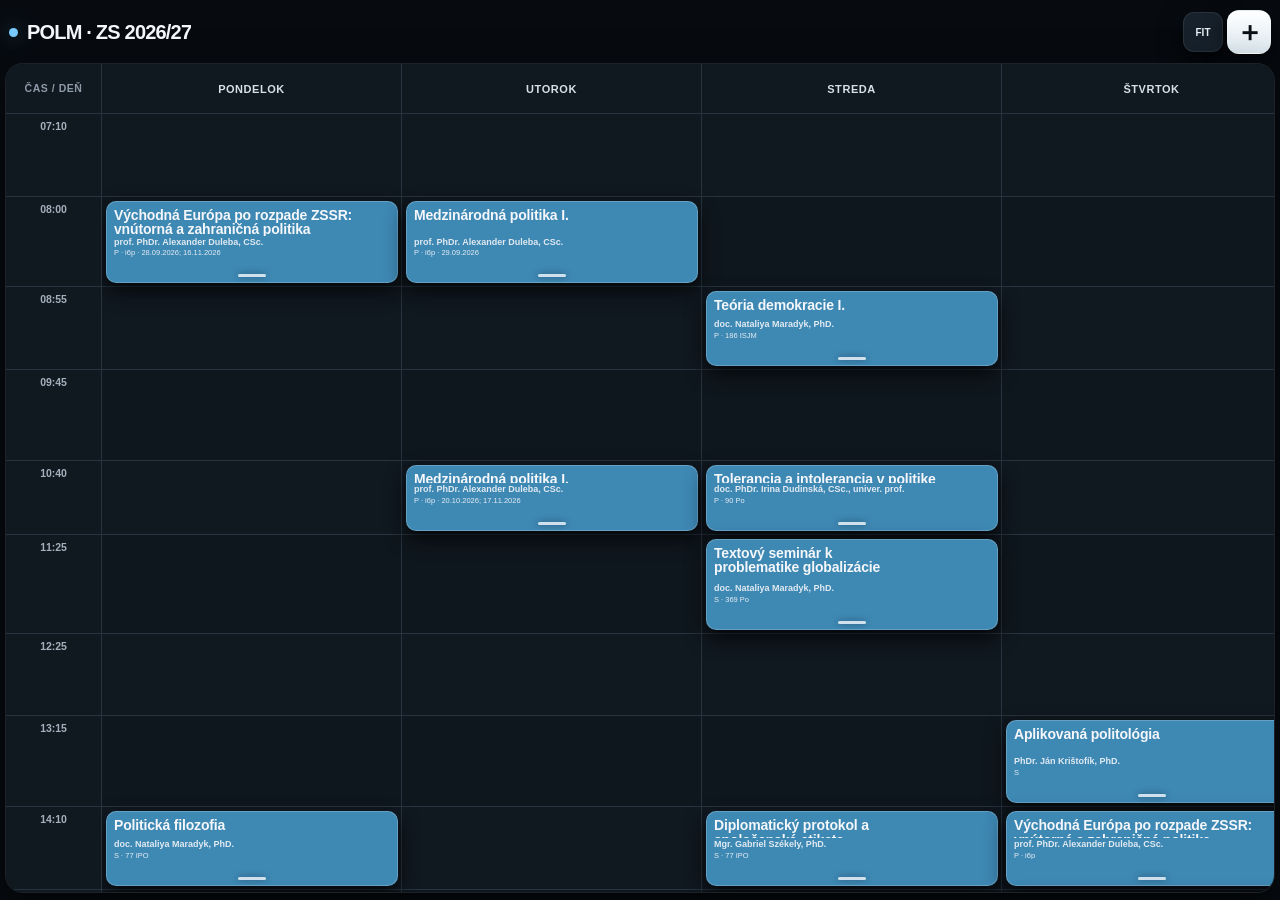
==== commit a4f7068f: "Bump mobile UI assets" ====
--- a/index.html
+++ b/index.html
@@ -1 +1 @@
-<!doctype html><html lang="sk"><head><meta charset="utf-8"><meta name="viewport" content="width=device-width, initial-scale=1.0, maximum-scale=10, user-scalable=yes, viewport-fit=cover"><meta name="theme-color" content="#080b10"><link rel="stylesheet" href="style.css?v=20260917-1"><link rel="stylesheet" href="ui-tweaks.css?v=20260917-5"></head><body><div class="app"><header class="top"><div class="brand"><i class="dot"></i><div class="title" id="title">POLM · ZS 2026/27</div></div><div class="topActions"><button class="zoomBtn fitBtn" id="zoomFit" aria-label="Celý rozvrh">FIT</button><button class="add" id="add" aria-label="Pridať">＋</button></div></header><main class="board" id="board"><div class="gridStage" id="gridStage"><div class="grid" id="grid"></div></div></main></div><div class="modal" id="modal"><section class="sheet" id="sheet"><div class="grabhit" id="grab"><i class="grab"></i></div><div class="badge" id="badge">NOVÁ HODINA</div><h2 id="mt">Pridať hodinu</h2><div class="form"><div class="field full"><label>Predmet</label><input id="name" autocomplete="off"></div><div class="field"><label>Deň</label><select id="day"><option value="0">Pondelok</option><option value="1">Utorok</option><option value="2">Streda</option><option value="3">Štvrtok</option><option value="4">Piatok</option></select></div><div class="field"><label>Začiatok</label><select id="start"></select></div><div class="field"><label>Koniec</label><select id="end"></select></div><div class="field"><label>P/S</label><input id="format"></div><div class="field"><label>Miestnosť</label><input id="room"></div><div class="field full"><label>Vyučujúci</label><input id="teacher"></div><div class="field"><label>Dátumy</label><input id="date"></div><div class="field"><label>Farba</label><input id="color" type="color" value="#3e88b4" class="colorInput"></div><div class="field full"><label>Moja poznámka</label><textarea id="note"></textarea></div><div class="field full"><label>Osobné označenie</label><label class="check"><input type="checkbox" id="cancelled"> Túto hodinu tento týždeň nemám</label></div></div><div class="actions"><button class="cancel" id="cancel">Zrušiť</button><button class="copy" id="copy">Kopírovať</button><button class="delete" id="del">Vymazať</button><button class="save" id="save">Uložiť</button></div></section></div><div class="modal titleModal" id="tm"><section class="sheet" id="ts"><div class="grabhit" id="tgrab"><i class="grab"></i></div><div class="badge">NASTAVENIE</div><h2>Názov rozvrhu</h2><div class="form"><div class="field full"><label>Názov</label><input id="titleInput" autocomplete="off"></div></div><div class="actions"><button class="cancel" id="tcancel">Zrušiť</button><button class="save" id="tsave">Uložiť</button></div></section></div><script src="data.js?v=20260916-7"></script><script src="app.js?v=20260917-5"></script><script src="mobile-fixes.js?v=20260917-1"></script></body></html>
+<!doctype html><html lang="sk"><head><meta charset="utf-8"><meta name="viewport" content="width=device-width, initial-scale=1.0, maximum-scale=10, user-scalable=yes, viewport-fit=cover"><meta name="theme-color" content="#080b10"><link rel="stylesheet" href="style.css?v=20260917-1"><link rel="stylesheet" href="ui-tweaks.css?v=20260917-7"></head><body><div class="app"><header class="top"><div class="brand"><i class="dot"></i><div class="title" id="title">POLM · ZS 2026/27</div></div><div class="topActions"><button class="zoomBtn fitBtn" id="zoomFit" aria-label="Celý rozvrh">FIT</button><button class="add" id="add" aria-label="Pridať">＋</button></div></header><main class="board" id="board"><div class="gridStage" id="gridStage"><div class="grid" id="grid"></div></div></main></div><div class="modal" id="modal"><section class="sheet" id="sheet"><div class="grabhit" id="grab"><i class="grab"></i></div><div class="badge" id="badge">NOVÁ HODINA</div><h2 id="mt">Pridať hodinu</h2><div class="form"><div class="field full"><label>Predmet</label><input id="name" autocomplete="off"></div><div class="field"><label>Deň</label><select id="day"><option value="0">Pondelok</option><option value="1">Utorok</option><option value="2">Streda</option><option value="3">Štvrtok</option><option value="4">Piatok</option></select></div><div class="field"><label>Začiatok</label><select id="start"></select></div><div class="field"><label>Koniec</label><select id="end"></select></div><div class="field"><label>P/S</label><input id="format"></div><div class="field"><label>Miestnosť</label><input id="room"></div><div class="field full"><label>Vyučujúci</label><input id="teacher"></div><div class="field"><label>Dátumy</label><input id="date"></div><div class="field"><label>Farba</label><input id="color" type="color" value="#3e88b4" class="colorInput"></div><div class="field full"><label>Moja poznámka</label><textarea id="note"></textarea></div><div class="field full"><label>Osobné označenie</label><label class="check"><input type="checkbox" id="cancelled"> Túto hodinu tento týždeň nemám</label></div></div><div class="actions"><button class="cancel" id="cancel">Zrušiť</button><button class="copy" id="copy">Kopírovať</button><button class="delete" id="del">Vymazať</button><button class="save" id="save">Uložiť</button></div></section></div><div class="modal titleModal" id="tm"><section class="sheet" id="ts"><div class="grabhit" id="tgrab"><i class="grab"></i></div><div class="badge">NASTAVENIE</div><h2>Názov rozvrhu</h2><div class="form"><div class="field full"><label>Názov</label><input id="titleInput" autocomplete="off"></div></div><div class="actions"><button class="cancel" id="tcancel">Zrušiť</button><button class="save" id="tsave">Uložiť</button></div></section></div><script src="data.js?v=20260916-7"></script><script src="app.js?v=20260917-6"></script></body></html>
--- a/ui-tweaks.css
+++ b/ui-tweaks.css
@@ -1,16 +1,16 @@
-/* Mobile-first timetable refinement: one typography system, visible details, stable FIT, reliable touch drag. */
-.board{position:relative;background:#0b1117}
+/* Mobile-first timetable refinement. */
+.board{position:relative;background:#0b1117;width:max-content;max-width:100%;align-self:flex-start;flex:1 1 auto;overflow:auto}
 .gridStage{position:relative;transform:none;flex:none}
 .fitBtn{position:static!important;width:40px!important;height:40px!important;min-width:40px!important;font-size:10px!important;border-radius:11px!important;box-shadow:0 8px 24px #000d;touch-action:manipulation}
 .time{font-size:10.5px;line-height:1;padding-top:7px;font-weight:850;white-space:nowrap;letter-spacing:-.01em}
 .corner{font-size:9px;line-height:1}
 .day{font-size:10.5px}
-.event{padding:6px 7px 17px;touch-action:pan-x pan-y}
+.event{padding:6px 7px 17px;touch-action:manipulation}
 .event.dragging,.event.resizing{touch-action:none}
-.content{display:grid;grid-template-rows:minmax(0,1fr) auto auto;gap:2px;height:100%;min-width:0;overflow:hidden}
-.name{font-size:12.3px!important;line-height:1.04!important;letter-spacing:-.012em!important;font-weight:900!important;overflow-wrap:break-word!important;word-break:normal!important;display:block;overflow:hidden;text-wrap:pretty}
-.teacher{font-size:8px!important;line-height:1.08!important;font-weight:650;display:-webkit-box;-webkit-box-orient:vertical;-webkit-line-clamp:2;overflow:hidden;overflow-wrap:break-word;word-break:normal}
-.info{font-size:7px!important;line-height:1.06!important;min-height:15px;max-height:30px;margin-top:0;color:#e6edf2;display:flex;flex-direction:column;gap:1px;overflow:hidden}
+.content{display:flex;flex-direction:column;gap:2px;height:100%;min-width:0;overflow:hidden}
+.name{flex:1 1 auto;min-height:0;font-size:12.3px!important;line-height:1.04!important;letter-spacing:-.012em!important;font-weight:900!important;overflow-wrap:normal!important;word-break:normal!important;display:block;overflow:hidden;text-wrap:pretty}
+.teacher{flex:0 0 auto;font-size:8px!important;line-height:1.08!important;font-weight:650;display:-webkit-box;-webkit-box-orient:vertical;-webkit-line-clamp:2;overflow:hidden;overflow-wrap:normal;word-break:normal}
+.info{flex:0 0 auto;font-size:7px!important;line-height:1.06!important;min-height:16px;max-height:30px;margin:0;color:#e6edf2;display:flex;flex-direction:column;gap:1px;overflow:hidden}
 .info .meta,.info .note{display:block;min-width:0;white-space:nowrap;overflow:hidden;text-overflow:ellipsis}
 .info .note{color:#f0f4f7;font-weight:700}
 .cell{pointer-events:auto;cursor:pointer}
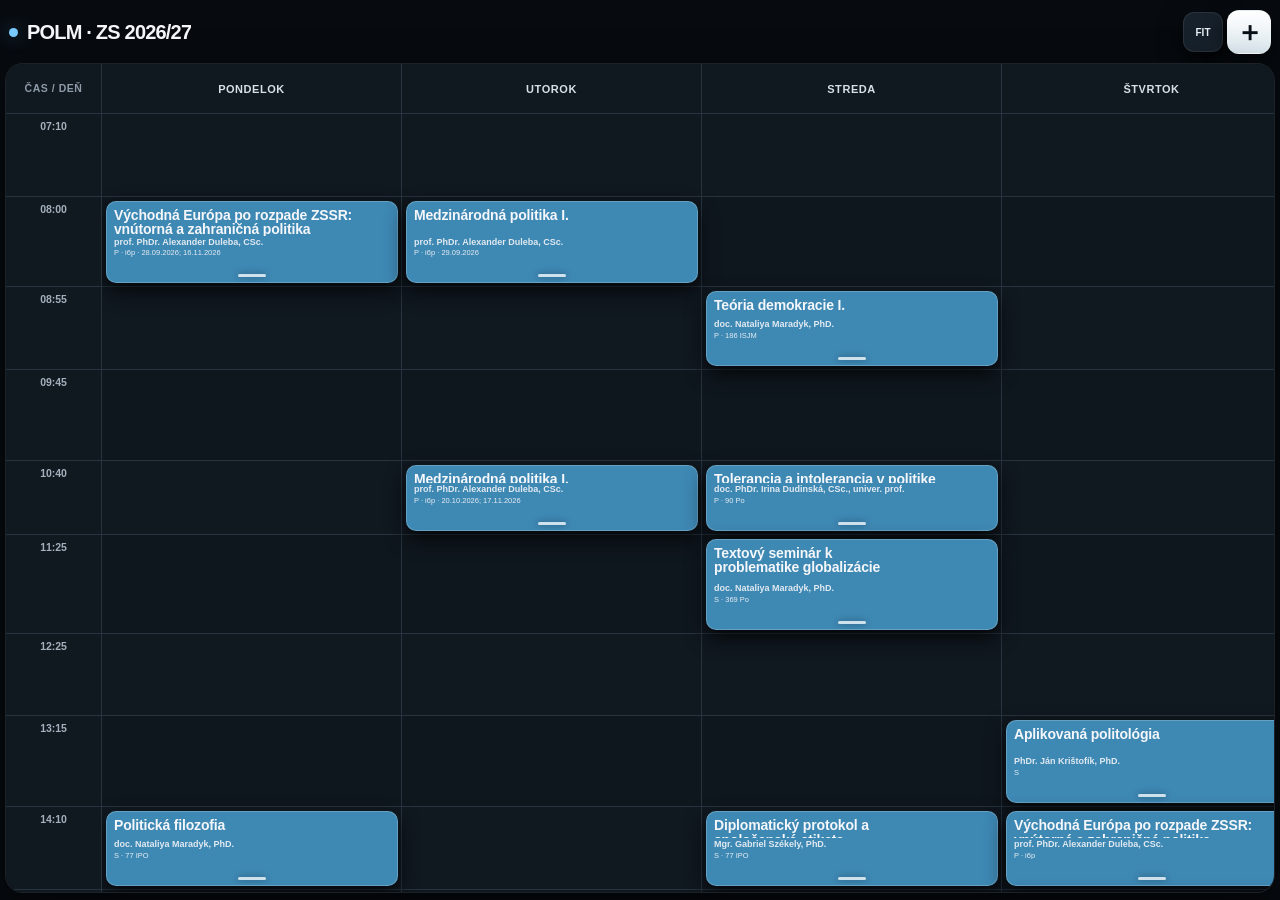
==== commit 1f0e8891: "Use latest timetable JS" ====
--- a/index.html
+++ b/index.html
@@ -1 +1 @@
-<!doctype html><html lang="sk"><head><meta charset="utf-8"><meta name="viewport" content="width=device-width, initial-scale=1.0, maximum-scale=10, user-scalable=yes, viewport-fit=cover"><meta name="theme-color" content="#080b10"><link rel="stylesheet" href="style.css?v=20260917-1"><link rel="stylesheet" href="ui-tweaks.css?v=20260917-7"></head><body><div class="app"><header class="top"><div class="brand"><i class="dot"></i><div class="title" id="title">POLM · ZS 2026/27</div></div><div class="topActions"><button class="zoomBtn fitBtn" id="zoomFit" aria-label="Celý rozvrh">FIT</button><button class="add" id="add" aria-label="Pridať">＋</button></div></header><main class="board" id="board"><div class="gridStage" id="gridStage"><div class="grid" id="grid"></div></div></main></div><div class="modal" id="modal"><section class="sheet" id="sheet"><div class="grabhit" id="grab"><i class="grab"></i></div><div class="badge" id="badge">NOVÁ HODINA</div><h2 id="mt">Pridať hodinu</h2><div class="form"><div class="field full"><label>Predmet</label><input id="name" autocomplete="off"></div><div class="field"><label>Deň</label><select id="day"><option value="0">Pondelok</option><option value="1">Utorok</option><option value="2">Streda</option><option value="3">Štvrtok</option><option value="4">Piatok</option></select></div><div class="field"><label>Začiatok</label><select id="start"></select></div><div class="field"><label>Koniec</label><select id="end"></select></div><div class="field"><label>P/S</label><input id="format"></div><div class="field"><label>Miestnosť</label><input id="room"></div><div class="field full"><label>Vyučujúci</label><input id="teacher"></div><div class="field"><label>Dátumy</label><input id="date"></div><div class="field"><label>Farba</label><input id="color" type="color" value="#3e88b4" class="colorInput"></div><div class="field full"><label>Moja poznámka</label><textarea id="note"></textarea></div><div class="field full"><label>Osobné označenie</label><label class="check"><input type="checkbox" id="cancelled"> Túto hodinu tento týždeň nemám</label></div></div><div class="actions"><button class="cancel" id="cancel">Zrušiť</button><button class="copy" id="copy">Kopírovať</button><button class="delete" id="del">Vymazať</button><button class="save" id="save">Uložiť</button></div></section></div><div class="modal titleModal" id="tm"><section class="sheet" id="ts"><div class="grabhit" id="tgrab"><i class="grab"></i></div><div class="badge">NASTAVENIE</div><h2>Názov rozvrhu</h2><div class="form"><div class="field full"><label>Názov</label><input id="titleInput" autocomplete="off"></div></div><div class="actions"><button class="cancel" id="tcancel">Zrušiť</button><button class="save" id="tsave">Uložiť</button></div></section></div><script src="data.js?v=20260916-7"></script><script src="app.js?v=20260917-6"></script></body></html>+<!doctype html><html lang="sk"><head><meta charset="utf-8"><meta name="viewport" content="width=device-width, initial-scale=1.0, maximum-scale=10, user-scalable=yes, viewport-fit=cover"><meta name="theme-color" content="#080b10"><link rel="stylesheet" href="style.css?v=20260917-1"><link rel="stylesheet" href="ui-tweaks.css?v=20260917-7"></head><body><div class="app"><header class="top"><div class="brand"><i class="dot"></i><div class="title" id="title">POLM · ZS 2026/27</div></div><div class="topActions"><button class="zoomBtn fitBtn" id="zoomFit" aria-label="Celý rozvrh">FIT</button><button class="add" id="add" aria-label="Pridať">＋</button></div></header><main class="board" id="board"><div class="gridStage" id="gridStage"><div class="grid" id="grid"></div></div></main></div><div class="modal" id="modal"><section class="sheet" id="sheet"><div class="grabhit" id="grab"><i class="grab"></i></div><div class="badge" id="badge">NOVÁ HODINA</div><h2 id="mt">Pridať hodinu</h2><div class="form"><div class="field full"><label>Predmet</label><input id="name" autocomplete="off"></div><div class="field"><label>Deň</label><select id="day"><option value="0">Pondelok</option><option value="1">Utorok</option><option value="2">Streda</option><option value="3">Štvrtok</option><option value="4">Piatok</option></select></div><div class="field"><label>Začiatok</label><select id="start"></select></div><div class="field"><label>Koniec</label><select id="end"></select></div><div class="field"><label>P/S</label><input id="format"></div><div class="field"><label>Miestnosť</label><input id="room"></div><div class="field full"><label>Vyučujúci</label><input id="teacher"></div><div class="field"><label>Dátumy</label><input id="date"></div><div class="field"><label>Farba</label><input id="color" type="color" value="#3e88b4" class="colorInput"></div><div class="field full"><label>Moja poznámka</label><textarea id="note"></textarea></div><div class="field full"><label>Osobné označenie</label><label class="check"><input type="checkbox" id="cancelled"> Túto hodinu tento týždeň nemám</label></div></div><div class="actions"><button class="cancel" id="cancel">Zrušiť</button><button class="copy" id="copy">Kopírovať</button><button class="delete" id="del">Vymazať</button><button class="save" id="save">Uložiť</button></div></section></div><div class="modal titleModal" id="tm"><section class="sheet" id="ts"><div class="grabhit" id="tgrab"><i class="grab"></i></div><div class="badge">NASTAVENIE</div><h2>Názov rozvrhu</h2><div class="form"><div class="field full"><label>Názov</label><input id="titleInput" autocomplete="off"></div></div><div class="actions"><button class="cancel" id="tcancel">Zrušiť</button><button class="save" id="tsave">Uložiť</button></div></section></div><script src="data.js?v=20260916-7"></script><script src="app.js?v=20260917-7"></script></body></html>
